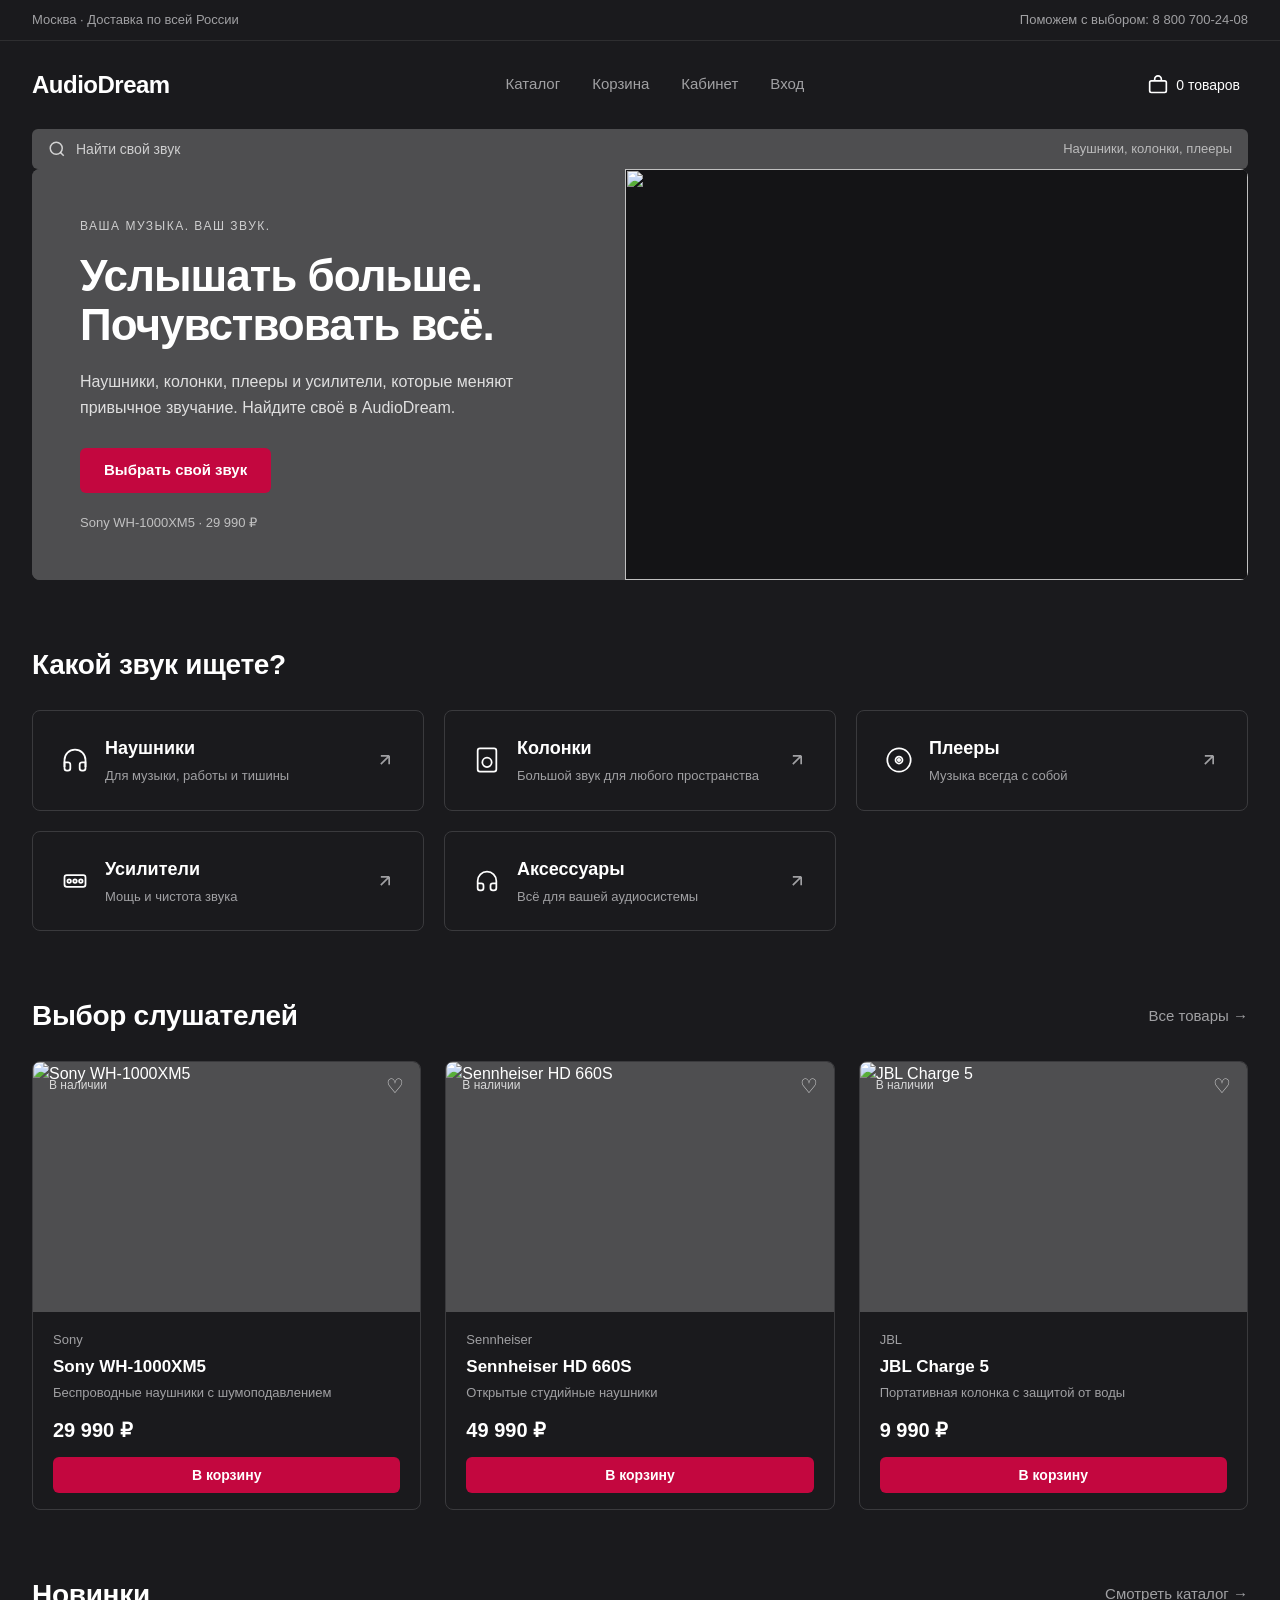
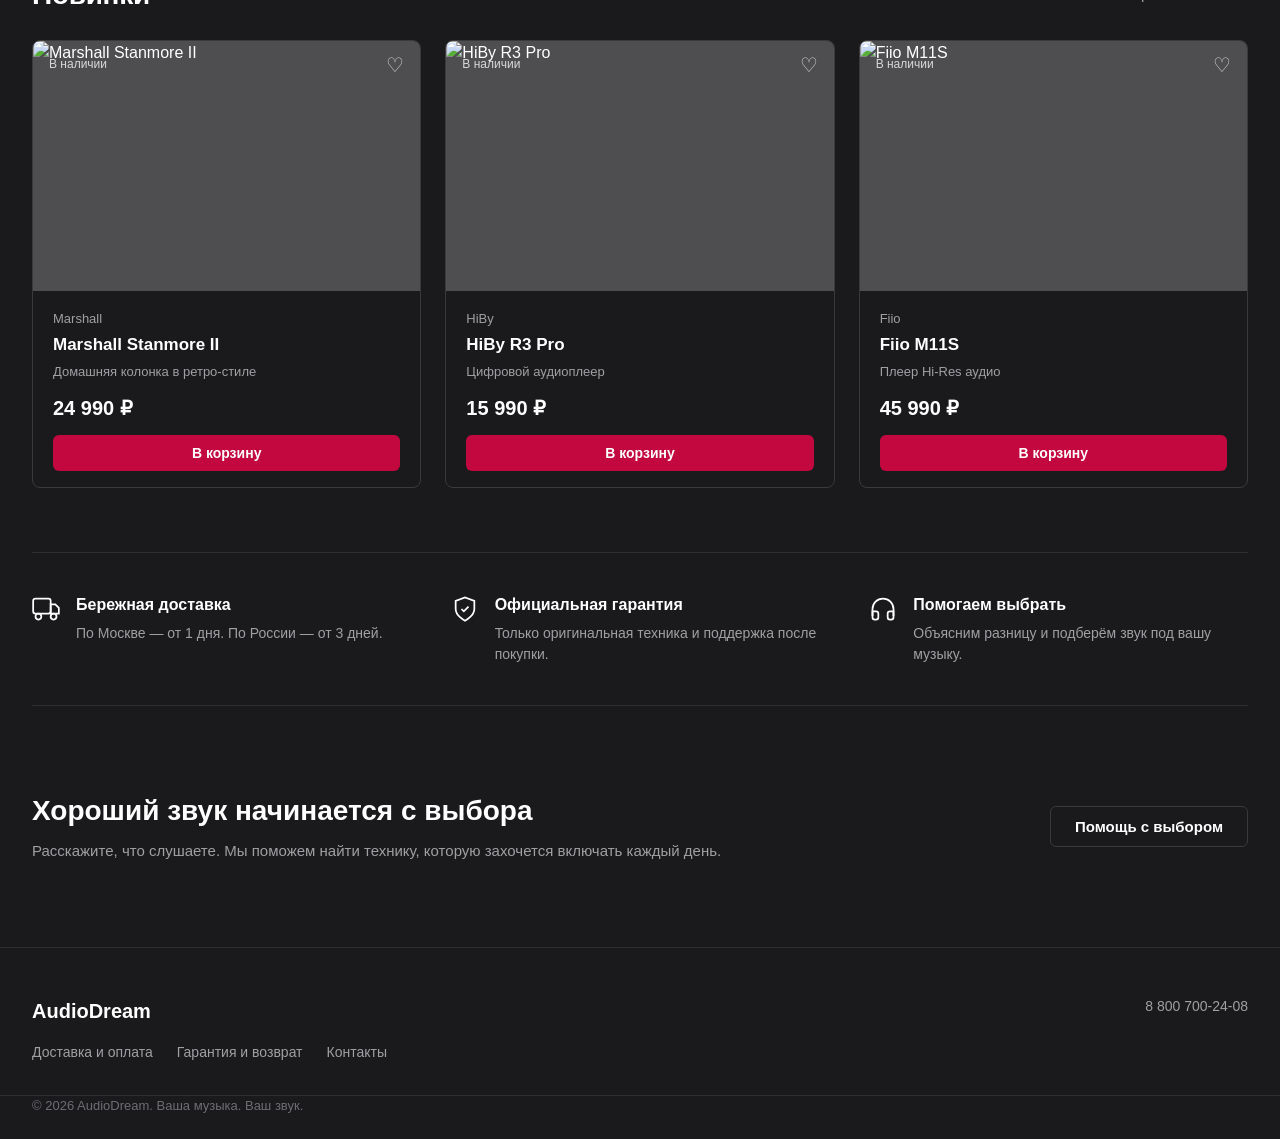
==== index.html @ 817a43de "first commit" ====
﻿<!DOCTYPE html>
<html lang="ru">
<head>
  <meta charset="UTF-8">
  <meta name="viewport" content="width=device-width, initial-scale=1.0">
  <title>AudioDream</title>
  <link rel="stylesheet" href="css/style.css">
</head>
<body>

  <div class="topbar">
    <div class="container topbar__inner">
      <span>Москва · Доставка по всей России</span>
      <span>Поможем с выбором: 8 800 700-24-08</span>
    </div>
  </div>

  <header class="header">
    <div class="container header__inner">
      <a href="index.html" class="logo">AudioDream</a>
      <nav class="nav">
        <a href="catalog.html">Каталог</a>
        <a href="cart.html">Корзина</a>
        <a href="profile.html">Кабинет</a>
        <a href="auth.html">Вход</a>
      </nav>
      <div class="header__right">
        <button class="header__cart">
          <svg width="20" height="20" viewBox="0 0 24 24" fill="none" stroke="currentColor" stroke-width="2"><rect x="2" y="7" width="20" height="14" rx="2"/><path d="M16 7V5a4 4 0 0 0-8 0v2"/></svg>
          <span class="header__cart-count">0 товаров</span>
        </button>
      </div>
      <button class="header__burger" type="button" aria-label="Открыть меню" aria-expanded="false">
        <span></span><span></span><span></span>
      </button>
    </div>
  </header>
  <nav class="mobile-nav">
    <div class="mobile-nav__inner">
      <a href="catalog.html">Каталог</a>
      <a href="cart.html">Корзина</a>
      <a href="profile.html">Кабинет</a>
      <a href="auth.html">Вход</a>
    </div>
  </nav>

  <div class="searchbar">
    <div class="container">
      <div class="search">
        <svg class="search__icon" width="18" height="18" viewBox="0 0 24 24" fill="none" stroke="currentColor" stroke-width="2"><circle cx="11" cy="11" r="8"/><path d="m21 21-4.35-4.35"/></svg>
        <input type="text" class="search__input" placeholder="Найти свой звук">
        <span class="search__hint">Наушники, колонки, плееры</span>
      </div>
    </div>
  </div>

  <main class="container main">

    <section class="hero">
      <div class="hero__content">
        <div class="hero__subtitle">ВАША МУЗЫКА. ВАШ ЗВУК.</div>
        <h1 class="hero__title">Услышать больше.<br>Почувствовать всё.</h1>
        <p class="hero__desc">Наушники, колонки, плееры и усилители, которые меняют привычное звучание. Найдите своё в AudioDream.</p>
        <a href="catalog.html" class="btn btn--primary">Выбрать свой звук</a>
        <p class="hero__note">Sony WH-1000XM5 · 29 990 ₽</p>
      </div>
      <div class="hero__image">
        <img src="assets/img/hero.png" alt="">
      </div>
    </section>

    <section class="section">
      <h2 class="section__title">Какой звук ищете?</h2>
      <div class="categories">
        <a href="catalog.html?category=1" class="category-card">
          <div class="category-card__left">
            <svg class="category-card__icon" width="28" height="28" viewBox="0 0 24 24" fill="none" stroke="currentColor" stroke-width="1.5"><path d="M3 18v-6a9 9 0 0 1 18 0v6"/><path d="M21 19a2 2 0 0 1-2 2h-1a2 2 0 0 1-2-2v-3a2 2 0 0 1 2-2h3zM3 19a2 2 0 0 0 2 2h1a2 2 0 0 0 2-2v-3a2 2 0 0 0-2-2H3z"/></svg>
            <div>
              <h3>Наушники</h3>
              <p>Для музыки, работы и тишины</p>
            </div>
          </div>
          <svg class="category-card__arrow" width="20" height="20" viewBox="0 0 24 24" fill="none" stroke="currentColor" stroke-width="2"><path d="M7 17L17 7M17 7H7M17 7v10"/></svg>
        </a>
        <a href="catalog.html?category=2" class="category-card">
          <div class="category-card__left">
            <svg class="category-card__icon" width="28" height="28" viewBox="0 0 24 24" fill="none" stroke="currentColor" stroke-width="1.5"><rect x="4" y="2" width="16" height="20" rx="2"/><circle cx="12" cy="14" r="4"/><line x1="12" y1="6" x2="12" y2="6.01"/></svg>
            <div>
              <h3>Колонки</h3>
              <p>Большой звук для любого пространства</p>
            </div>
          </div>
          <svg class="category-card__arrow" width="20" height="20" viewBox="0 0 24 24" fill="none" stroke="currentColor" stroke-width="2"><path d="M7 17L17 7M17 7H7M17 7v10"/></svg>
        </a>
        <a href="catalog.html?category=3" class="category-card">
          <div class="category-card__left">
            <svg class="category-card__icon" width="28" height="28" viewBox="0 0 24 24" fill="none" stroke="currentColor" stroke-width="1.5"><circle cx="12" cy="12" r="10"/><circle cx="12" cy="12" r="3"/><circle cx="12" cy="12" r="1"/></svg>
            <div>
              <h3>Плееры</h3>
              <p>Музыка всегда с собой</p>
            </div>
          </div>
          <svg class="category-card__arrow" width="20" height="20" viewBox="0 0 24 24" fill="none" stroke="currentColor" stroke-width="2"><path d="M7 17L17 7M17 7H7M17 7v10"/></svg>
        </a>
        <a href="catalog.html?category=4" class="category-card">
          <div class="category-card__left">
            <svg class="category-card__icon" width="28" height="28" viewBox="0 0 24 24" fill="none" stroke="currentColor" stroke-width="1.5"><rect x="3" y="7" width="18" height="10" rx="2"/><circle cx="7" cy="12" r="1.5"/><circle cx="12" cy="12" r="1.5"/><circle cx="17" cy="12" r="1.5"/></svg>
            <div>
              <h3>Усилители</h3>
              <p>Мощь и чистота звука</p>
            </div>
          </div>
          <svg class="category-card__arrow" width="20" height="20" viewBox="0 0 24 24" fill="none" stroke="currentColor" stroke-width="2"><path d="M7 17L17 7M17 7H7M17 7v10"/></svg>
        </a>
        <a href="catalog.html?category=5" class="category-card">
          <div class="category-card__left">
            <svg class="category-card__icon" width="28" height="28" viewBox="0 0 24 24" fill="none" stroke="currentColor" stroke-width="1.5"><path d="M4 12a8 8 0 0 1 16 0"/><path d="M4 12v6a2 2 0 0 0 2 2h1a2 2 0 0 0 2-2v-2a2 2 0 0 0-2-2H4z"/><path d="M20 12v6a2 2 0 0 1-2 2h-1a2 2 0 0 1-2-2v-2a2 2 0 0 1 2-2h3z"/></svg>
            <div>
              <h3>Аксессуары</h3>
              <p>Всё для вашей аудиосистемы</p>
            </div>
          </div>
          <svg class="category-card__arrow" width="20" height="20" viewBox="0 0 24 24" fill="none" stroke="currentColor" stroke-width="2"><path d="M7 17L17 7M17 7H7M17 7v10"/></svg>
        </a>
      </div>
    </section>

    <section class="section">
      <div class="section__header">
        <h2 class="section__title">Выбор слушателей</h2>
        <a href="catalog.html" class="section__link">Все товары →</a>
      </div>
      <div class="products" id="featuredProducts"></div>
    </section>

    <section class="section">
      <div class="section__header">
        <h2 class="section__title">Новинки</h2>
        <a href="catalog.html?sort=name" class="section__link">Смотреть каталог →</a>
      </div>
      <div class="products" id="newProducts"></div>
    </section>

    <section class="features">
      <div class="feature">
        <svg class="feature__icon" width="28" height="28" viewBox="0 0 24 24" fill="none" stroke="currentColor" stroke-width="1.5"><rect x="1" y="3" width="15" height="13" rx="2"/><path d="M16 8h4l3 3v5h-7V8z"/><circle cx="5.5" cy="18.5" r="2.5"/><circle cx="18.5" cy="18.5" r="2.5"/></svg>
        <div>
          <h3>Бережная доставка</h3>
          <p>По Москве — от 1 дня. По России — от 3 дней.</p>
        </div>
      </div>
      <div class="feature">
        <svg class="feature__icon" width="28" height="28" viewBox="0 0 24 24" fill="none" stroke="currentColor" stroke-width="1.5"><path d="M12 22s8-4 8-10V5l-8-3-8 3v7c0 6 8 10 8 10z"/><path d="m9 12 2 2 4-4"/></svg>
        <div>
          <h3>Официальная гарантия</h3>
          <p>Только оригинальная техника и поддержка после покупки.</p>
        </div>
      </div>
      <div class="feature">
        <svg class="feature__icon" width="28" height="28" viewBox="0 0 24 24" fill="none" stroke="currentColor" stroke-width="1.5"><path d="M3 18v-6a9 9 0 0 1 18 0v6"/><path d="M21 19a2 2 0 0 1-2 2h-1a2 2 0 0 1-2-2v-3a2 2 0 0 1 2-2h3zM3 19a2 2 0 0 0 2 2h1a2 2 0 0 0 2-2v-3a2 2 0 0 0-2-2H3z"/></svg>
        <div>
          <h3>Помогаем выбрать</h3>
          <p>Объясним разницу и подберём звук под вашу музыку.</p>
        </div>
      </div>
    </section>

    <section class="section cta">
      <div class="cta__content">
        <h2 class="cta__title">Хороший звук начинается с выбора</h2>
        <p class="cta__desc">Расскажите, что слушаете. Мы поможем найти технику, которую захочется включать каждый день.</p>
      </div>
      <button class="btn btn--outline">Помощь с выбором</button>
    </section>

  </main>

  <footer class="footer">
    <div class="container footer__inner">
      <div class="footer__left">
        <div class="footer__logo">AudioDream</div>
        <div class="footer__links">
          <a href="#">Доставка и оплата</a>
          <a href="#">Гарантия и возврат</a>
          <a href="#">Контакты</a>
        </div>
      </div>
      <div class="footer__right">
        <div class="footer__phone">8 800 700-24-08</div>
      </div>
    </div>
    <div class="container footer__bottom">
      <span>© 2026 AudioDream. Ваша музыка. Ваш звук.</span>
    </div>
  </footer>

  <div id="toastContainer" class="toast-container"></div>
  <script src="js/store.js"></script>
  <script src="js/auth.js"></script>
  <script src="js/app.js"></script>
  <script src="js/shop.js"></script>
</body>
</html>
---- css/style.css ----
:root {
  --bg: #1A1A1D;
  --bg-2: #1E1E20;
  --bg-3: #2A2A2D;
  --bg-4: #4E4E50;
  --accent: #C3073F;
  --accent-hover: #950740;
  --accent-dark: #6F2232;
  --text: #FFFFFF;
  --text-2: #A0A0A3;
  --text-3: #6E6E72;
  --border: #2E2E30;
  --border-2: #3A3A3D;
  --radius-card: 8px;
  --radius-btn: 6px;
  --radius-pill: 20px;
}

* { margin: 0; padding: 0; box-sizing: border-box; }

body {
  font-family: 'Inter', -apple-system, BlinkMacSystemFont, 'Segoe UI', sans-serif;
  background: var(--bg);
  color: var(--text);
  line-height: 1.5;
  min-height: 100vh;
  -webkit-font-smoothing: antialiased;
}

a { color: var(--text); text-decoration: none; transition: color .2s; }
a:hover { color: var(--accent); }
img { max-width: 100%; display: block; }
button { font-family: inherit; }

.container { max-width: 1440px; margin: 0 auto; padding: 0 64px; }

/* ===== TOPBAR ===== */
.topbar { background: var(--bg); padding: 10px 0; font-size: 13px; color: var(--text-2); border-bottom: 1px solid var(--border); }
.topbar__inner { display: flex; justify-content: space-between; }

/* ===== HEADER ===== */
.header { background: var(--bg); padding: 26px 0; position: sticky; top: 0; z-index: 100; }
.header__inner { display: flex; justify-content: space-between; align-items: center; gap: 24px; }

.logo { font-size: 24px; font-weight: 700; letter-spacing: -0.5px; }

.nav { display: flex; gap: 32px; }
.nav a { font-size: 15px; font-weight: 400; color: var(--text-2); transition: color .2s; }
.nav a:hover, .nav__active { color: var(--text); }

.header__right { display: flex; align-items: center; gap: 20px; }
.header__cart { background: none; border: none; color: var(--text); cursor: pointer; display: flex; align-items: center; gap: 8px; font-size: 14px; padding: 8px; }
.header__cart:hover { color: var(--accent); }
.header__profile { display: none; }

.header__burger { display: none; flex-direction: column; justify-content: center; gap: 5px; width: 40px; height: 40px; padding: 8px; background: none; border: none; color: var(--text); cursor: pointer; }
.header__burger span { display: block; width: 100%; height: 2px; background: currentColor; border-radius: 2px; transition: transform .2s, opacity .2s; }
body.menu-open .header__burger span:nth-child(1) { transform: translateY(7px) rotate(45deg); }
body.menu-open .header__burger span:nth-child(2) { opacity: 0; }
body.menu-open .header__burger span:nth-child(3) { transform: translateY(-7px) rotate(-45deg); }

.mobile-nav { display: none; background: var(--bg); border-bottom: 1px solid var(--border); }
.mobile-nav__inner { display: flex; flex-direction: column; padding: 0 16px 12px; }
.mobile-nav a { padding: 14px 0; font-size: 16px; color: var(--text-2); border-bottom: 1px solid var(--border); }
.mobile-nav a:last-child { border-bottom: none; }
.mobile-nav a:hover, .mobile-nav a.nav__active { color: var(--text); }
body.menu-open .mobile-nav { display: block; }

/* ===== SEARCH ===== */
.searchbar { background: var(--bg); }
.search { display: flex; align-items: center; background: var(--bg-4); border-radius: var(--radius-btn); height: 40px; padding: 0 16px; gap: 10px; }
.search__icon { color: rgba(255, 255, 255, .75); flex-shrink: 0; }
.search__input { flex: 1; min-width: 0; background: none; border: none; color: var(--text); font-size: 14px; outline: none; font-family: inherit; }
.search__input::placeholder { color: rgba(255, 255, 255, .72); }
.search__hint { color: rgba(255, 255, 255, .62); font-size: 13px; white-space: nowrap; }

/* ===== BREADCRUMBS ===== */
.breadcrumbs { padding: 20px 0 0; font-size: 14px; color: var(--text-2); }
.breadcrumbs a { color: var(--text-2); }
.breadcrumbs a:hover { color: var(--text); }

/* ===== MAIN ===== */
.main { padding: 32px 0 60px; }
.page-title { font-size: 40px; font-weight: 700; margin-bottom: 8px; letter-spacing: -0.5px; }
.page-subtitle { color: var(--text-2); font-size: 15px; margin-bottom: 32px; }

/* ===== BUTTONS ===== */
.btn { display: inline-flex; align-items: center; justify-content: center; padding: 11px 24px; border-radius: var(--radius-btn); font-size: 15px; font-weight: 600; cursor: pointer; border: none; transition: all .2s; text-align: center; font-family: inherit; }
.btn--primary { background: var(--accent); color: #fff; }
.btn--primary:hover { background: var(--accent-hover); color: #fff; }
.btn--outline { background: transparent; color: var(--text); border: 1px solid var(--border-2); }
.btn--outline:hover { border-color: var(--text); }
.btn--full { width: 100%; }
.btn--lg { padding: 14px 24px; font-size: 16px; }
.mt-20 { margin-top: 20px; }

/* ===== HERO ===== */
.hero { background: var(--bg-4); border-radius: var(--radius-card); display: grid; grid-template-columns: 1fr 1.05fr; overflow: hidden; margin-bottom: 64px; }
.hero__content { background: var(--bg-4); padding: 48px; display: flex; flex-direction: column; align-items: flex-start; justify-content: center; }
.hero__subtitle { font-size: 12px; color: rgba(255, 255, 255, .72); text-transform: uppercase; letter-spacing: 1.5px; margin-bottom: 16px; font-weight: 500; }
.hero__title { font-size: 44px; font-weight: 700; line-height: 1.12; margin-bottom: 20px; letter-spacing: -1px; }
.hero__desc { font-size: 16px; color: rgba(255, 255, 255, .82); margin-bottom: 28px; line-height: 1.6; max-width: 440px; }
.hero__note { margin-top: 20px; font-size: 13px; color: rgba(255, 255, 255, .65); }
.hero__image { background: #141416; overflow: hidden; }
.hero__image img { width: 100%; height: 100%; object-fit: cover; }

/* ===== SECTIONS ===== */
.section { margin-bottom: 64px; }
.section__header { display: flex; justify-content: space-between; align-items: center; margin-bottom: 24px; }
.section__title { font-size: 28px; font-weight: 700; margin-bottom: 24px; letter-spacing: -0.3px; }
.section__header .section__title { margin-bottom: 0; }
.section__link { color: var(--text-2); font-size: 15px; }

/* ===== CATEGORIES ===== */
.categories { display: grid; grid-template-columns: repeat(3, 1fr); gap: 20px; margin-bottom: 64px; }
.category-card { background: transparent; border: 1px solid var(--border-2); border-radius: var(--radius-card); padding: 24px 28px; display: flex; justify-content: space-between; align-items: center; gap: 16px; transition: all .2s; }
.category-card:hover { border-color: var(--text-2); }
.category-card__left { display: flex; align-items: center; gap: 16px; }
.category-card__icon { color: var(--text); flex-shrink: 0; }
.category-card__left h3 { font-size: 18px; font-weight: 600; margin-bottom: 4px; }
.category-card__left p { font-size: 13px; color: var(--text-2); }
.category-card__arrow { color: var(--text-2); flex-shrink: 0; }

/* ===== PRODUCTS ===== */
.products { display: grid; grid-template-columns: repeat(3, 1fr); gap: 24px; }
.products--2col { grid-template-columns: repeat(2, 1fr); }

.product-card { background: transparent; border: 1px solid var(--border-2); border-radius: var(--radius-card); overflow: hidden; transition: border-color .2s; display: flex; flex-direction: column; }
.product-card:hover { border-color: var(--text-2); }
.product-card__image { background: var(--bg-4); height: 250px; position: relative; padding: 0; overflow: hidden; }
.product-card__image img { width: 100%; height: 100%; object-fit: cover; }
.product-card__badge { position: absolute; top: 14px; left: 16px; font-size: 12px; color: rgba(255, 255, 255, .78); z-index: 1; }
.product-card__fav { position: absolute; top: 10px; right: 12px; background: none; border: none; color: rgba(255, 255, 255, .78); cursor: pointer; font-size: 20px; line-height: 1; padding: 4px; z-index: 1; }
.product-card__fav:hover { color: #fff; }
.product-card__fav--active { color: var(--accent); }
.product-card__info { padding: 18px 20px 16px; flex: 1; display: flex; flex-direction: column; }
.product-card__brand { font-size: 13px; color: var(--text-2); margin-bottom: 4px; }
.product-card__name { font-size: 17px; font-weight: 600; margin-bottom: 4px; }
.product-card__desc { font-size: 13px; color: var(--text-2); margin-bottom: 12px; flex: 1; }
.product-card__price { font-size: 20px; font-weight: 700; margin-bottom: 12px; }
.product-card .btn { padding: 10px 16px; font-size: 14px; }

/* ===== FEATURES ===== */
.features { display: grid; grid-template-columns: repeat(3, 1fr); gap: 40px; padding: 40px 0; border-top: 1px solid var(--border); border-bottom: 1px solid var(--border); margin: 64px 0; }
.feature { display: flex; gap: 16px; align-items: flex-start; }
.feature__icon { color: var(--text); flex-shrink: 0; margin-top: 2px; }
.feature h3 { font-size: 16px; font-weight: 600; margin-bottom: 6px; }
.feature p { font-size: 14px; color: var(--text-2); line-height: 1.5; }

/* ===== CTA ===== */
.cta { display: flex; justify-content: space-between; align-items: center; gap: 32px; padding: 20px 0; }
.cta__title { font-size: 28px; font-weight: 700; margin-bottom: 8px; }
.cta__desc { font-size: 15px; color: var(--text-2); }

/* ===== FOOTER ===== */
.footer { background: var(--bg); padding: 48px 0 24px; border-top: 1px solid var(--border); margin-top: 40px; }
.footer__inner { display: flex; justify-content: space-between; align-items: flex-start; margin-bottom: 32px; }
.footer__logo { font-size: 20px; font-weight: 700; margin-bottom: 16px; }
.footer__links { display: flex; gap: 24px; }
.footer__links a { color: var(--text-2); font-size: 14px; }
.footer__links a:hover { color: var(--text); }
.footer__phone { color: var(--text-2); font-size: 14px; }
.footer__bottom { padding-top: 24px; border-top: 1px solid var(--border); font-size: 13px; color: var(--text-3); }

/* ===== AUTH ===== */
.auth-page { display: flex; flex-direction: column; align-items: center; padding: 60px 0; }
.auth-card { background: transparent; border: 1px solid var(--border-2); border-radius: var(--radius-card); padding: 40px; max-width: 480px; width: 100%; }
.auth-card__title { font-size: 28px; font-weight: 700; margin-bottom: 12px; }
.auth-card__desc { color: var(--text-2); font-size: 15px; margin-bottom: 32px; line-height: 1.5; }

.auth-tabs { display: flex; gap: 24px; margin-bottom: 28px; border-bottom: 1px solid var(--border); }
.auth-tabs__btn { background: none; border: none; color: var(--text-2); font-size: 16px; font-weight: 500; cursor: pointer; padding: 12px 0; position: relative; font-family: inherit; }
.auth-tabs__btn--active { color: var(--text); }
.auth-tabs__btn--active::after { content: ''; position: absolute; bottom: -1px; left: 0; width: 100%; height: 2px; background: var(--accent); }

.form-group { margin-bottom: 20px; }
.form-label { display: block; font-size: 14px; color: var(--text-2); margin-bottom: 8px; }
.form-input { width: 100%; background: var(--bg); border: 1px solid var(--border-2); color: var(--text); padding: 13px 16px; border-radius: var(--radius-btn); font-size: 15px; outline: none; font-family: inherit; transition: border-color .2s; }
.form-input::placeholder { color: var(--text-3); }
.form-input:focus { border-color: var(--accent); }

.form-row { display: flex; justify-content: space-between; align-items: center; margin-bottom: 24px; }
.checkbox { display: flex; align-items: center; gap: 8px; font-size: 14px; color: var(--text-2); cursor: pointer; }
.checkbox input { accent-color: var(--accent); width: 16px; height: 16px; }
.form-link { color: var(--text-2); font-size: 14px; text-decoration: underline; }
.form-link:hover { color: var(--text); }

.auth-card__policy { font-size: 13px; color: var(--text-2); margin-top: 20px; line-height: 1.5; }
.auth-security { display: flex; align-items: center; gap: 8px; color: var(--text-2); font-size: 14px; margin-top: 20px; }

/* ===== CART ===== */
.cart-layout { display: grid; grid-template-columns: 1fr 360px; gap: 40px; margin-bottom: 40px; }

.cart-item { background: transparent; border: 1px solid var(--border-2); border-radius: var(--radius-card); padding: 24px; display: grid; grid-template-columns: 144px 1fr auto; gap: 24px; align-items: center; margin-bottom: 16px; }
.cart-item__image { background: var(--bg-4); border-radius: var(--radius-btn); width: 144px; height: 144px; overflow: hidden; }
.cart-item__image img { width: 100%; height: 100%; object-fit: cover; }
.cart-item__brand { font-size: 13px; color: var(--text-2); margin-bottom: 4px; }
.cart-item__name { font-size: 20px; font-weight: 600; margin-bottom: 4px; }
.cart-item__desc { font-size: 14px; color: var(--text-2); margin-bottom: 4px; }
.cart-item__price-unit { font-size: 13px; color: var(--text-2); }
.cart-item__right { display: flex; flex-direction: column; align-items: flex-end; gap: 16px; }
.cart-item__total { font-size: 22px; font-weight: 700; }
.cart-item__bottom { display: flex; align-items: center; gap: 16px; }

.qty { display: flex; align-items: center; border: 1px solid var(--border-2); border-radius: var(--radius-btn); overflow: hidden; }
.qty__btn { background: none; border: none; color: var(--text); cursor: pointer; width: 36px; height: 36px; font-size: 18px; display: flex; align-items: center; justify-content: center; }
.qty__btn:hover { color: var(--accent); }
.qty__value { font-size: 15px; font-weight: 500; min-width: 32px; text-align: center; }

.cart-item__delete { background: none; border: none; color: var(--text-2); cursor: pointer; padding: 8px; }
.cart-item__delete:hover { color: var(--accent); }

.cart-summary { background: transparent; border: 1px solid var(--border-2); border-radius: var(--radius-card); padding: 28px; height: fit-content; position: sticky; top: 120px; }
.cart-summary__title { font-size: 24px; font-weight: 700; margin-bottom: 20px; }
.cart-summary__row { display: flex; justify-content: space-between; margin-bottom: 12px; font-size: 15px; }
.cart-summary__row span:last-child { color: var(--text-2); }
.cart-summary__divider { height: 1px; background: var(--border); margin: 16px 0; }
.cart-summary__total { font-size: 16px; font-weight: 600; }
.cart-summary__total span:last-child { font-size: 26px; font-weight: 700; color: var(--text); }
.cart-summary__note { font-size: 13px; color: var(--text-2); margin: 16px 0; line-height: 1.5; }
.cart-summary__secure { display: flex; align-items: center; gap: 8px; font-size: 14px; color: var(--text-2); }

.cart-back { display: inline-flex; align-items: center; gap: 8px; color: var(--text-2); font-size: 15px; margin-bottom: 32px; }
.cart-back:hover { color: var(--text); }

.delivery-banner { background: var(--bg-4); border-radius: var(--radius-card); padding: 24px 28px; display: flex; gap: 20px; align-items: flex-start; }
.delivery-banner__icon { color: var(--text); flex-shrink: 0; margin-top: 2px; }
.delivery-banner h3 { font-size: 17px; font-weight: 600; margin-bottom: 4px; }
.delivery-banner p { font-size: 14px; color: rgba(255, 255, 255, .78); }

/* ===== CATALOG ===== */
.catalog-tabs { display: flex; gap: 8px; margin-bottom: 32px; flex-wrap: wrap; }
.catalog-tab { padding: 10px 20px; background: transparent; border: 1px solid var(--border-2); border-radius: var(--radius-btn); color: var(--text); font-size: 14px; cursor: pointer; font-family: inherit; transition: all .2s; }
.catalog-tab:hover { border-color: var(--text-2); }
.catalog-tab--active { background: var(--accent-hover); border-color: var(--accent-hover); }

.catalog-layout { display: grid; grid-template-columns: 240px 1fr; gap: 40px; }

.filters { background: transparent; border: 1px solid var(--border-2); border-radius: var(--radius-card); padding: 24px; height: fit-content; position: sticky; top: 120px; }
.filters__header { display: flex; justify-content: space-between; align-items: center; margin-bottom: 24px; }
.filters__title { display: flex; align-items: center; gap: 8px; }
.filters__icon-left, .filters__chevron, .filters__panel-header { display: none; }
.filters__header h3 { font-size: 18px; font-weight: 600; }

.filter-group { margin-bottom: 24px; padding-bottom: 24px; border-bottom: 1px solid var(--border); }
.filter-group:last-of-type { border-bottom: none; margin-bottom: 8px; padding-bottom: 0; }
.filter-group__title { font-size: 15px; font-weight: 600; margin-bottom: 12px; }

.filter-price { display: flex; gap: 8px; margin-bottom: 14px; }
.filter-price__input { flex: 1; min-width: 0; background: var(--bg); border: 1px solid var(--border-2); color: var(--text); padding: 9px 10px; border-radius: var(--radius-btn); font-size: 12px; outline: none; font-family: inherit; }
.filter-price__input::placeholder { color: var(--text-3); }

.filter-slider { padding: 8px 0 4px; }
.filter-slider__track { height: 4px; background: var(--border-2); border-radius: 2px; position: relative; }
.filter-slider__fill { position: absolute; left: 0; right: 0; height: 100%; background: var(--accent); border-radius: 2px; }
.filter-slider__handle { position: absolute; width: 14px; height: 14px; background: var(--accent); border: 2px solid #fff; border-radius: 50%; top: 50%; transform: translateY(-50%); cursor: pointer; }
.filter-slider__handle--left { left: 0; }
.filter-slider__handle--right { right: 0; }

.filter-check { display: flex; align-items: center; gap: 10px; margin-bottom: 10px; font-size: 14px; color: var(--text-2); cursor: pointer; }
.filter-check input { accent-color: var(--accent); width: 16px; height: 16px; }

.filters__apply { display: none; }
.filter-reset { background: none; border: none; color: var(--text-2); font-size: 13px; cursor: pointer; text-decoration: underline; margin-top: 4px; font-family: inherit; }
.filter-reset:hover { color: var(--text); }

.catalog-header { display: flex; justify-content: space-between; align-items: center; margin-bottom: 24px; }
.catalog-header__count { font-size: 14px; color: var(--text-2); }
.catalog-header__sort { display: flex; align-items: center; gap: 6px; font-size: 14px; color: var(--text); cursor: pointer; }

.catalog-footer { display: flex; justify-content: space-between; align-items: center; margin-top: 40px; padding-top: 20px; }
.catalog-footer span { font-size: 14px; color: var(--text-2); }

.pagination { display: flex; gap: 8px; }
.pagination__btn { width: 36px; height: 36px; background: transparent; border: 1px solid var(--border-2); border-radius: var(--radius-btn); color: var(--text); cursor: pointer; font-size: 14px; font-family: inherit; }
.pagination__btn--active { background: var(--accent); border-color: var(--accent); }

/* ===== ADMIN ===== */
.admin-layout { display: grid; grid-template-columns: 240px 1fr; gap: 40px; margin: 0 0 40px; }

.admin-sidebar { background: transparent; border: 1px solid var(--border-2); border-radius: var(--radius-card); padding: 24px; height: fit-content; position: sticky; top: 120px; }
.admin-sidebar__title { font-size: 11px; font-weight: 600; color: var(--text-2); text-transform: uppercase; letter-spacing: 1px; margin-bottom: 16px; }

.admin-menu { display: flex; flex-direction: column; gap: 4px; }
.admin-menu__item { padding: 10px 16px; border-radius: var(--radius-btn); font-size: 14px; display: block; transition: all .2s; color: var(--text-2); }
.admin-menu__item:hover { background: var(--bg-3); color: var(--text); }
.admin-menu__item--active { background: var(--accent-hover); color: #fff; }
.admin-back { display: block; margin-top: 24px; padding-top: 20px; border-top: 1px solid var(--border); color: var(--text-2); font-size: 14px; }

.admin-content { flex: 1; min-width: 0; }
.admin-breadcrumb { font-size: 13px; color: var(--text-2); margin-bottom: 8px; }
.admin-title { font-size: 36px; font-weight: 700; margin-bottom: 8px; letter-spacing: -0.5px; }
.admin-subtitle { color: var(--text-2); font-size: 14px; margin-bottom: 32px; }

.admin-stats { display: grid; grid-template-columns: repeat(3, 1fr); gap: 16px; margin-bottom: 32px; }
.stat-card { background: transparent; border: 1px solid var(--border-2); border-radius: var(--radius-card); padding: 24px; }
.stat-card__value { font-size: 32px; font-weight: 700; margin-bottom: 4px; }
.stat-card__label { font-size: 13px; color: var(--text-2); }

.admin-tabs-row { margin-bottom: 32px; }
.admin-tabs-row__label { display: block; color: var(--text-2); font-size: 13px; margin-bottom: 12px; }
.admin-tabs-row__links { display: flex; gap: 20px; }
.admin-tabs-row__links a { color: var(--text); font-size: 14px; }

.admin-section { margin-bottom: 48px; }
.admin-section__header { display: flex; justify-content: space-between; align-items: center; margin-bottom: 20px; }
.admin-section__header h2 { font-size: 22px; font-weight: 700; }

.admin-search { background: transparent; border: 1px solid var(--border-2); border-radius: var(--radius-btn); padding: 12px 16px; display: flex; align-items: center; gap: 10px; margin-bottom: 20px; }
.admin-search svg { color: var(--text-2); flex-shrink: 0; }
.admin-search input { flex: 1; min-width: 0; background: none; border: none; color: var(--text); font-size: 14px; outline: none; font-family: inherit; }
.admin-search input::placeholder { color: var(--text-3); }

.admin-status-filter { display: flex; align-items: center; gap: 6px; font-size: 14px; color: var(--text-2); cursor: pointer; }

.admin-table { width: 100%; border-collapse: collapse; }
.admin-table thead { background: var(--bg-4); }
.admin-table th { padding: 14px 16px; text-align: left; font-size: 13px; font-weight: 500; color: #D2D2D4; }
.admin-table th:first-child { border-radius: 6px 0 0 6px; }
.admin-table th:last-child { border-radius: 0 6px 6px 0; }
.admin-table td { padding: 16px; border-top: 1px solid var(--border); font-size: 14px; }

.admin-product { display: flex; align-items: center; gap: 14px; }
.admin-product__img { width: 44px; height: 44px; background: var(--bg-4); border-radius: var(--radius-btn); overflow: hidden; flex-shrink: 0; }
.admin-product__img img { width: 100%; height: 100%; object-fit: cover; }
.admin-product__brand { font-size: 12px; color: var(--text-2); margin-bottom: 2px; }
.admin-product__name { font-size: 14px; font-weight: 500; }

.admin-action { background: none; border: none; color: var(--text-2); cursor: pointer; padding: 6px; display: inline-flex; }
.admin-action:hover { color: var(--text); }
.admin-action--delete:hover { color: #ff4444; }

.order-num { font-weight: 600; }
.link { color: var(--text-2); font-size: 14px; }
.link:hover { color: var(--text); }

.status { display: inline-block; padding: 5px 12px; border-radius: var(--radius-btn); font-size: 12px; font-weight: 600; }
.status--pending { background: var(--accent-dark); color: #fff; }
.status--delivered { background: var(--accent-dark); color: #fff; }

.admin-note { color: var(--text-3); font-size: 12px; margin-top: 16px; }

/* ===== PROFILE ===== */
.profile-top { display: flex; justify-content: space-between; align-items: center; gap: 24px; padding-bottom: 24px; }
.profile-user { display: flex; align-items: center; gap: 14px; }
.profile-avatar { width: 48px; height: 48px; background: var(--bg-4); border-radius: 50%; display: flex; align-items: center; justify-content: center; font-weight: 600; font-size: 16px; flex-shrink: 0; }
.profile-user__name { font-size: 16px; font-weight: 600; }
.profile-user__phone { font-size: 13px; color: var(--text-2); }
.profile-logout { color: var(--text-2); font-size: 14px; }
.profile-logout:hover { color: var(--text); }

.profile-tabs { display: flex; gap: 32px; border-bottom: 1px solid var(--border); margin-bottom: 32px; }
.profile-tab { padding: 10px 0 14px; font-size: 15px; color: var(--text-2); position: relative; }
.profile-tab:hover { color: var(--text); }
.profile-tab--active { color: var(--text); font-weight: 600; }
.profile-tab--active::after { content: ''; position: absolute; left: 0; right: 0; bottom: -1px; height: 2px; background: var(--accent); }

.profile-section { margin-bottom: 40px; }
.profile-section__header { display: flex; justify-content: space-between; align-items: center; margin-bottom: 20px; }
.profile-section__title { font-size: 22px; font-weight: 700; margin-bottom: 20px; }
.profile-section__header .profile-section__title { margin-bottom: 0; }
.profile-section__note { color: var(--text-2); font-size: 13px; }

.orders-table { width: 100%; border-collapse: collapse; }
.orders-table thead { background: var(--bg-4); }
.orders-table th { padding: 14px 16px; text-align: left; font-size: 13px; font-weight: 500; color: #D2D2D4; }
.orders-table th:first-child { border-radius: 6px 0 0 6px; }
.orders-table th:last-child { border-radius: 0 6px 6px 0; }
.orders-table td { padding: 18px 16px; border-top: 1px solid var(--border); font-size: 14px; }

.favorite-card { display: flex; align-items: center; gap: 24px; border: 1px solid var(--border-2); border-radius: var(--radius-card); padding: 24px; }
.favorite-card__image { width: 160px; height: 144px; flex-shrink: 0; background: var(--bg-4); border-radius: var(--radius-btn); overflow: hidden; }
.favorite-card__image img { width: 100%; height: 100%; object-fit: cover; }
.favorite-card__info { flex: 1; text-align: center; }
.favorite-card__right { display: flex; flex-direction: column; align-items: flex-end; gap: 12px; flex-shrink: 0; }
.favorite-card__right .product-card__price { margin-bottom: 0; }

/* ===== TRACKER ===== */
.tracker-card { background: transparent; border: 1px solid var(--border-2); border-radius: var(--radius-card); padding: 28px; }
.tracker-header { display: flex; justify-content: space-between; align-items: flex-start; margin-bottom: 28px; }
.tracker-header h3 { font-size: 18px; font-weight: 600; margin-bottom: 4px; }
.tracker-header p { font-size: 13px; color: var(--text-2); }

.tracker-steps { display: flex; justify-content: space-between; position: relative; margin: 32px 0; }
.tracker-steps::before { content: ''; position: absolute; top: 20px; left: 20px; right: 20px; height: 2px; background: linear-gradient(90deg, var(--accent) 0%, var(--accent) 66.66%, var(--border) 66.66%, var(--border) 100%); }

.tracker-step { display: flex; flex-direction: column; align-items: center; gap: 10px; position: relative; z-index: 1; }
.tracker-step__icon { width: 40px; height: 40px; border-radius: 50%; background: var(--bg-3); border: 2px solid var(--border-2); display: flex; align-items: center; justify-content: center; font-size: 14px; font-weight: 600; }
.tracker-step--done .tracker-step__icon { background: var(--accent); border-color: var(--accent); }
.tracker-step--current .tracker-step__icon { background: var(--accent); border-color: var(--accent); }
.tracker-step__info { text-align: center; }
.tracker-step__title { font-size: 14px; font-weight: 600; margin-bottom: 2px; }
.tracker-step__date { font-size: 12px; color: var(--text-2); }

.tracker-address { display: flex; align-items: center; gap: 10px; margin-top: 24px; padding-top: 20px; border-top: 1px solid var(--border); font-size: 14px; color: var(--text-2); }

/* ===== ОШИБКИ ФОРМ АВТОРИЗАЦИИ ===== */
.form-error {
  display: block;
  min-height: 18px;
  font-size: 12px;
  color: #ff4d4f;
  margin-top: 4px;
  padding-left: 4px;
}

.form-input.error {
  border-color: #ff4d4f;
}

.form-input.error:focus {
  border-color: #ff4d4f;
  box-shadow: 0 0 0 2px rgba(255, 77, 79, 0.15);
}

/* ===== TOAST-УВЕДОМЛЕНИЯ ===== */
.toast-container {
  position: fixed;
  top: 24px;
  right: 24px;
  z-index: 9999;
  display: flex;
  flex-direction: column;
  gap: 12px;
  pointer-events: none;
}

.toast {
  background: var(--bg-2);
  border: 1px solid var(--border);
  border-left: 4px solid var(--accent);
  border-radius: var(--radius-btn);
  padding: 14px 20px;
  min-width: 280px;
  max-width: 380px;
  font-size: 14px;
  color: var(--text);
  box-shadow: 0 8px 24px rgba(0, 0, 0, 0.4);
  pointer-events: auto;
  animation: toastIn 0.3s ease;
  display: flex;
  align-items: center;
  gap: 10px;
}

.toast.toast--success { border-left-color: #52c41a; }
.toast.toast--error { border-left-color: #ff4d4f; }
.toast.toast--info { border-left-color: #1890ff; }

.toast__icon { font-size: 18px; flex-shrink: 0; }
.toast__message { flex: 1; line-height: 1.4; }

.toast.hiding {
  animation: toastOut 0.3s ease forwards;
}

@keyframes toastIn {
  from { transform: translateX(120%); opacity: 0; }
  to { transform: translateX(0); opacity: 1; }
}

@keyframes toastOut {
  from { transform: translateX(0); opacity: 1; }
  to { transform: translateX(120%); opacity: 0; }
}

/* ===== КАРТОЧКА ТОВАРА ===== */
.product-details { display: grid; grid-template-columns: minmax(0, 1.05fr) minmax(0, 1fr); gap: 56px; margin-bottom: 56px; }
.product-details__media { background: var(--bg-4); border-radius: var(--radius-card); overflow: hidden; min-height: 520px; }
.product-details__media img { width: 100%; height: 100%; object-fit: cover; }
.product-details__info { display: flex; flex-direction: column; align-items: flex-start; padding: 8px 0; }
.product-details__brand { font-size: 14px; color: var(--text-2); margin-bottom: 8px; }
.product-details__title { font-size: 40px; line-height: 1.15; font-weight: 700; letter-spacing: -0.5px; margin-bottom: 16px; }
.product-details__price { font-size: 32px; font-weight: 700; margin-bottom: 10px; }
.product-details__stock { font-size: 13px; color: #52c41a; margin-bottom: 20px; }
.product-details__stock--out { color: #ff4d4f; }
.product-details__desc { font-size: 15px; line-height: 1.6; color: var(--text-2); margin-bottom: 28px; }
.product-details__actions { display: flex; align-items: center; gap: 12px; flex-wrap: wrap; margin-bottom: 32px; }
.product-specs { width: 100%; border-top: 1px solid var(--border); }
.product-spec { display: flex; justify-content: space-between; gap: 24px; padding: 14px 0; border-bottom: 1px solid var(--border); font-size: 14px; }
.product-spec dt { color: var(--text-2); }
.product-spec dd { font-weight: 500; text-align: right; }
.qty--lg .qty__btn { width: 44px; height: 44px; }
.qty--lg .qty__value { min-width: 40px; font-size: 16px; }
.product-card__img-link { display: block; width: 100%; height: 100%; }

/* ===== ОБЩИЕ СОСТОЯНИЯ ===== */
.btn:disabled, .btn[disabled] { opacity: .45; cursor: not-allowed; }
.btn--primary:disabled, .btn--primary[disabled] { background: var(--accent); }
.empty-state { border: 1px dashed var(--border-2); border-radius: var(--radius-card); padding: 48px 24px; text-align: center; display: flex; flex-direction: column; align-items: center; gap: 12px; }
.empty-state__title { font-size: 22px; font-weight: 700; }
.empty-state__text { font-size: 14px; color: var(--text-2); max-width: 480px; line-height: 1.6; }
.empty-state .btn { margin-top: 8px; }
.empty-state--table { border: none; padding: 32px 16px; }
.orders-table .empty-row td, .admin-table td[colspan] { display: block; }
.orders-table .empty-row td::before, .admin-table td[colspan]::before { display: none; }
.favorites-list { display: flex; flex-direction: column; gap: 16px; }
.favorite-card__image { display: block; }
.favorite-card__remove { background: none; border: none; cursor: pointer; font-family: inherit; padding: 0; }
.tracker-actions { display: flex; justify-content: space-between; align-items: center; gap: 16px; margin-top: 24px; padding-top: 20px; border-top: 1px solid var(--border); flex-wrap: wrap; }
.tracker-actions .tracker-address { margin-top: 0; padding-top: 0; border-top: none; }

/* ===== СТАТУСЫ ЗАКАЗОВ ===== */
.status--new { background: #3A3A3D; color: #fff; }
.status--assembly { background: #8A5A00; color: #fff; }
.status--transit { background: #1F5F8B; color: #fff; }
.status--delivered { background: #2F6B3A; color: #fff; }

/* ===== МОДАЛЬНЫЕ ОКНА ===== */
body.modal-open { overflow: hidden; }
.modal { position: fixed; inset: 0; z-index: 1000; background: rgba(0, 0, 0, .72); display: flex; align-items: center; justify-content: center; padding: 24px; overflow-y: auto; }
.modal__dialog { background: var(--bg-2); border: 1px solid var(--border-2); border-radius: var(--radius-card); width: 100%; max-width: 440px; max-height: calc(100vh - 48px); overflow-y: auto; padding: 28px; box-shadow: 0 24px 64px rgba(0, 0, 0, .55); animation: modalIn .2s ease; }
.modal__dialog--wide { max-width: 640px; }
.modal__header { display: flex; justify-content: space-between; align-items: flex-start; gap: 16px; margin-bottom: 16px; }
.modal__title { font-size: 22px; font-weight: 700; }
.modal__close { background: none; border: none; color: var(--text-2); font-size: 26px; line-height: 1; cursor: pointer; padding: 0 4px; transition: color .2s; }
.modal__close:hover { color: var(--text); }
.modal__text { font-size: 14px; color: var(--text-2); line-height: 1.5; margin-bottom: 20px; }
.modal__note { font-size: 13px; color: var(--text-2); margin-top: 16px; text-align: center; }
.modal__note a { text-decoration: underline; }
.modal__footer { display: flex; justify-content: flex-end; gap: 12px; flex-wrap: wrap; margin-top: 24px; }
@keyframes modalIn { from { opacity: 0; transform: translateY(12px); } to { opacity: 1; transform: translateY(0); } }

/* ===== УСПЕШНЫЙ ЗАКАЗ ===== */
.order-success { text-align: center; }
.order-success__icon { width: 64px; height: 64px; border-radius: 50%; background: var(--accent); color: #fff; font-size: 30px; display: flex; align-items: center; justify-content: center; margin: 0 auto 18px; }
.order-success__title { font-size: 26px; font-weight: 700; margin-bottom: 8px; }
.order-success__text { font-size: 14px; color: var(--text-2); line-height: 1.5; margin-bottom: 24px; }
.order-success__grid { display: grid; grid-template-columns: 1fr 1fr; gap: 1px; background: var(--border); border: 1px solid var(--border); border-radius: 8px; overflow: hidden; text-align: left; }
.order-success__item { background: var(--bg-3); padding: 14px 16px; display: flex; flex-direction: column; gap: 3px; min-width: 0; }
.order-success__item span { font-size: 12px; color: var(--text-2); }
.order-success__item strong { font-size: 14px; font-weight: 600; word-break: break-word; }
.order-success .modal__footer { justify-content: center; }

/* ===== ДЕТАЛИ ЗАКАЗА ===== */
.order-details__meta { display: grid; grid-template-columns: 1fr 1fr; gap: 16px; margin-bottom: 20px; }
.order-details__meta > div { display: flex; flex-direction: column; gap: 3px; min-width: 0; }
.order-details__meta span { font-size: 12px; color: var(--text-2); }
.order-details__meta strong { font-size: 14px; font-weight: 600; word-break: break-word; }
.order-details__items { border-top: 1px solid var(--border); }
.order-details__item { display: flex; justify-content: space-between; align-items: flex-start; gap: 16px; padding: 12px 0; border-bottom: 1px solid var(--border); font-size: 14px; }
.order-details__item span:last-child { white-space: nowrap; }
.order-details__total { display: flex; justify-content: space-between; align-items: center; padding-top: 16px; font-size: 16px; font-weight: 600; }
.order-details__total strong { font-size: 20px; }

/* ===== ФОРМЫ И АДМИН-ПАНЕЛЬ ===== */
.form-grid { display: grid; grid-template-columns: 1fr 1fr; gap: 0 16px; }
select.form-input { appearance: none; background-image: url("data:image/svg+xml,%3Csvg xmlns='http://www.w3.org/2000/svg' width='16' height='16' viewBox='0 0 24 24' fill='none' stroke='%23A0A0A3' stroke-width='2'%3E%3Cpath d='m6 9 6 6 6-6'/%3E%3C/svg%3E"); background-repeat: no-repeat; background-position: right 14px center; padding-right: 42px; cursor: pointer; }
textarea.form-input { resize: vertical; min-height: 90px; line-height: 1.5; }
.admin-menu__item { width: 100%; text-align: left; background: none; border: none; cursor: pointer; font-family: inherit; }
.admin-view { animation: fadeIn .2s ease; }
@keyframes fadeIn { from { opacity: 0; } to { opacity: 1; } }
.admin-shortcuts { display: grid; grid-template-columns: 1fr 1fr; gap: 16px; }
.admin-shortcut { position: relative; text-align: left; background: transparent; border: 1px solid var(--border-2); border-radius: var(--radius-card); padding: 24px; display: flex; flex-direction: column; gap: 8px; color: var(--text); cursor: pointer; font-family: inherit; transition: border-color .2s, background .2s; }
.admin-shortcut:hover { border-color: var(--text-2); background: var(--bg-2); }
.admin-shortcut__title { font-size: 18px; font-weight: 600; padding-right: 32px; }
.admin-shortcut__text { font-size: 14px; color: var(--text-2); line-height: 1.5; padding-right: 24px; }
.admin-shortcut__arrow { position: absolute; top: 24px; right: 24px; color: var(--text-2); }
.admin-filter { display: flex; align-items: center; gap: 8px; font-size: 13px; color: var(--text-2); }
.admin-status-select { background: var(--bg); border: 1px solid var(--border-2); color: var(--text); border-radius: var(--radius-btn); padding: 7px 10px; font-size: 12px; font-family: inherit; cursor: pointer; outline: none; max-width: 100%; }
.admin-status-select:focus { border-color: var(--accent); }
.admin-actions-cell { white-space: nowrap; }
.admin-actions-cell .admin-action { margin-right: 4px; }
.catalog-header__sort { gap: 8px; }
.catalog-header__sort select { background: transparent; border: none; color: var(--text); font: inherit; font-size: 14px; outline: none; cursor: pointer; }
.catalog-header__sort select option { background: var(--bg-2); color: var(--text); }

/* ===== УТИЛИТА СКРЫТИЯ ===== */
.hidden { display: none !important; }

/* ===== АДАПТИВНОСТЬ ===== */
@media (max-width: 1280px) {
  .container { padding: 0 32px; }
}

@media (max-width: 1024px) {
  .container { padding: 0 24px; }
  .hero { grid-template-columns: 1fr; }
  .hero__content { padding: 40px 32px; }
  .hero__title { font-size: 40px; }
  .hero__image { min-height: 320px; }
  .categories, .products { grid-template-columns: repeat(2, 1fr); }
  .features { grid-template-columns: 1fr; gap: 24px; }
  .admin-layout { grid-template-columns: 1fr; }
  .admin-sidebar { position: static; height: auto; }
  .cart-layout { grid-template-columns: 1fr; }
  .cart-summary { position: static; }
  .catalog-layout { grid-template-columns: 1fr; }
  .filters { position: static; }
  .footer__inner { flex-direction: column; gap: 24px; }
}

@media (max-width: 768px) {
  .topbar { display: none; }
  .nav { display: none; }
  .container { padding: 0 16px; }

  /* header */
  .header { padding: 12px 0; }
  .header__inner { position: relative; justify-content: flex-start; min-height: 40px; gap: 0; }
  .header__burger { display: flex; order: -1; width: 36px; height: 40px; padding: 12px 8px; }
  .logo { position: static; transform: none; font-size: 20px; white-space: nowrap; margin-left: 2px; }
  .header__right { margin-left: auto; gap: 18px; }
  .header__cart { padding: 6px; margin: -6px; }
  .header__profile { display: flex; align-items: center; padding: 6px; margin: -6px; color: var(--text); }
  .header__profile:hover { color: var(--accent); }
  .header__cart-count { display: none; }
  .mobile-nav a { font-size: 16px; }

  /* search */
  .search { height: 40px; padding: 0 14px; }
  .search__hint { display: none; }
  .search__input { font-size: 14px; }

  .breadcrumbs { padding-top: 48px; margin-bottom: -29px; font-size: 13px; }

  .main { padding-top: 32px; padding-bottom: 32px; }
  .page-title { font-size: 32px; margin-bottom: 12px; }
  .page-subtitle { font-size: 15px; margin-bottom: 34px; }

  /* hero */
  .hero { grid-template-columns: 1fr; margin-bottom: 38px; }
  .hero__content { padding: 22px 20px 24px; align-items: stretch; }
  .hero__subtitle { font-size: 11px; margin-bottom: 22px; }
  .hero__title { font-size: 34px; line-height: 40px; margin-bottom: 26px; letter-spacing: -0.5px; }
  .hero__desc { font-size: 16px; line-height: 26px; margin-bottom: 20px; max-width: 240px; }
  .hero .btn { width: 100%; padding: 12px 24px; font-size: 16px; }
  .hero__note { margin-top: 24px; font-size: 14px; }
  .hero__image { height: 280px; min-height: 0; }

  /* categories */
  .section { margin-bottom: 38px; }
  .section__header { gap: 12px; }
  .section__title { font-size: 24px; margin-bottom: 24px; }
  .categories { grid-template-columns: 1fr; gap: 24px; margin-bottom: 0; }
  .category-card { padding: 20px; }
  .category-card__left { gap: 14px; }
  .category-card__left > div { max-width: 210px; }
  .category-card__left h3 { font-size: 16px; margin-bottom: 2px; }
  .category-card__left p { display: block; font-size: 13px; }
  .category-card__icon { width: 24px; height: 24px; }

  /* products */
  .products, .products--2col { grid-template-columns: 1fr; gap: 33px; }
  .product-card__image { height: 273px; }
  .product-card__info { padding-bottom: 18.5px; }

  /* features */
  .features { grid-template-columns: 1fr; gap: 20px; padding: 28px 0 32px; margin: 48px 0 0; }
  .feature { gap: 12px; }

  /* cta */
  .cta { flex-direction: column; align-items: stretch; gap: 25px; padding: 38px 0 8px; margin-bottom: 0; }
  .cta__title { font-size: 28px; line-height: 32px; margin-bottom: 11px; }
  .cta__desc { font-size: 16px; line-height: 24px; }
  .cta .btn { width: 100%; height: 48px; }

  /* footer */
  .footer { padding: 30px 0 34px; margin-top: 24px; }
  .footer__inner { display: grid; grid-template-columns: 1fr auto; gap: 21px 24px; margin-bottom: 20px; }
  .footer__left { display: contents; }
  .footer__logo { grid-column: 1; grid-row: 1; margin-bottom: 0; align-self: center; font-size: 20px; line-height: 24px; }
  .footer__right { grid-column: 2; grid-row: 1; align-self: center; }
  .footer__phone { font-size: 13px; }
  .footer__links { grid-column: 1 / -1; grid-row: 2; flex-wrap: wrap; gap: 12px 20px; }
  .footer__links a { font-size: 13px; }
  .footer__bottom { padding-top: 0; border-top: none; }

  /* auth */
  .auth-page { padding: 24px 0 8px; }
  .auth-card { padding: 24px 20px; }
  .auth-card__title { font-size: 24px; }

  /* cart */
  .cart-layout { gap: 24px; }
  .cart-item { grid-template-columns: 88px 1fr; gap: 14px; padding: 14px; }
  .cart-item__image { width: 88px; height: 88px; }
  .cart-item__name { font-size: 16px; }
  .cart-item__desc, .cart-item__price-unit { font-size: 12px; }
  .cart-item__right { grid-column: 1 / -1; flex-direction: row; justify-content: space-between; align-items: center; gap: 12px; }
  .cart-item__total { font-size: 18px; }
  .cart-summary { padding: 20px; }
  .delivery-banner { padding: 18px; gap: 14px; }

  /* catalog */
  .catalog-tabs { flex-wrap: wrap; overflow: visible; gap: 12px 9px; margin-bottom: 36px; padding-bottom: 0; }
  .catalog-tab { flex-shrink: 0; height: 27px; padding: 0 16px; font-size: 13px; display: inline-flex; align-items: center; border-radius: 6px; }
  .catalog-layout { grid-template-columns: minmax(0, 1fr); gap: 46px; }
  .catalog-content { min-width: 0; }
  .filter-price__input { width: 100%; height: 40px; }
  .filters { padding: 0; border: none; border-radius: 0; }
  .filters__body { border: 1px solid var(--border-2); border-radius: 8px; padding: 20px 24px 9px; }
  .filters__header { height: 44px; padding: 0 16px; margin-bottom: 39px; border: 1px solid var(--border-2); border-radius: 8px; }
  .filters__header h3 { font-size: 15px; }
  .filters__icon-left, .filters__chevron { display: block; }
  .filters__icon-desktop { display: none; }
  .filters__panel-header { display: flex; justify-content: space-between; align-items: center; margin-bottom: 24px; }
  .filters__panel-header span { font-size: 18px; font-weight: 600; text-transform: uppercase; letter-spacing: 1px; }
  .filter-group__title { margin-bottom: 5px; }
  .filter-group--price { padding-bottom: 29px; }
  .filter-group--brand { padding-bottom: 13px; }
  .filter-group--stock { padding-bottom: 0; }
  .filter-price { gap: 16px; }
  .filter-check { height: 36px; min-height: 0; margin-bottom: 0; font-size: 15px; gap: 12px; }
  .filter-check input { width: 20px; height: 20px; }
  .filters__apply { display: flex; height: 40px; margin-top: 24px; margin-bottom: 0; }
  .filter-reset { font-size: 15px; margin-top: 24px; }
  .catalog-header { margin-bottom: 16px; }
  .catalog-footer { margin-top: 44px; margin-bottom: 24px; padding-top: 0; }
  .catalog-footer span { font-size: 13px; }
  .pagination__btn { width: 40px; height: 40px; }

  /* admin */
  .admin-layout { display: block; margin-bottom: 32px; }
  .admin-sidebar { border: none; padding: 0; margin-bottom: 20px; position: static; }
  .admin-sidebar__title, .admin-back { display: none; }
  .admin-menu { flex-direction: row; overflow-x: auto; gap: 8px; padding-bottom: 4px; }
  .admin-menu__item { white-space: nowrap; border: 1px solid var(--border-2); border-radius: var(--radius-btn); padding: 8px 14px; }
  .admin-menu__item--active { border-color: var(--accent-hover); }
  .admin-title { font-size: 28px; }
  .admin-stats { grid-template-columns: repeat(3, 1fr); gap: 8px; margin-bottom: 24px; }
  .stat-card { padding: 12px 10px; }
  .stat-card__value { font-size: 24px; }
  .stat-card__label { font-size: 11px; }
  .admin-section__header { flex-wrap: wrap; gap: 12px; }
  .admin-section__header .btn { width: 100%; }
  .admin-tabs-row__links { gap: 16px; }

  /* admin tables -> cards */
  .admin-table { display: block; font-size: 13px; }
  .admin-table thead { display: none; }
  .admin-table tbody { display: block; }
  .admin-table tr { display: block; border: 1px solid var(--border-2); border-radius: var(--radius-card); padding: 12px 14px; margin-bottom: 12px; }
  .admin-table td { display: flex; justify-content: space-between; align-items: center; gap: 12px; border: none; padding: 6px 0; }
  .admin-table td::before { color: var(--text-2); font-size: 12px; }
  #products .admin-table td:nth-child(1) { display: block; padding-bottom: 10px; }
  #products .admin-table td:nth-child(1)::before { display: none; }
  #products .admin-table td:nth-child(2)::before { content: 'Цена'; }
  #products .admin-table td:nth-child(3)::before { content: 'Остаток'; }
  #products .admin-table td:nth-child(4)::before { content: 'Действия'; }
  #orders .admin-table td:nth-child(1)::before { content: 'Заказ'; }
  #orders .admin-table td:nth-child(2)::before { content: 'Дата'; }
  #orders .admin-table td:nth-child(3)::before { content: 'Покупатель'; }
  #orders .admin-table td:nth-child(4)::before { content: 'Сумма'; }
  #orders .admin-table td:nth-child(5)::before { content: 'Статус'; }
  #orders .admin-table td:nth-child(6)::before { content: 'Действия'; }

  /* profile */
  .profile-top { padding-bottom: 18px; gap: 16px; }
  .profile-avatar { width: 44px; height: 44px; font-size: 15px; }
  .profile-user__name { font-size: 15px; }
  .profile-tabs { gap: 20px; overflow-x: auto; margin-bottom: 24px; }
  .profile-tab { white-space: nowrap; }
  .profile-section { margin-bottom: 32px; }
  .profile-section__title { font-size: 20px; }

  /* orders table -> cards */
  .orders-table { display: block; font-size: 13px; }
  .orders-table thead { display: none; }
  .orders-table tbody { display: block; }
  .orders-table tr { display: block; border: 1px solid var(--border-2); border-radius: var(--radius-card); padding: 12px 14px; margin-bottom: 12px; }
  .orders-table td { display: flex; justify-content: space-between; align-items: center; gap: 12px; border: none; padding: 6px 0; }
  .orders-table td::before { color: var(--text-2); font-size: 12px; }
  .orders-table td:nth-child(1)::before { content: 'Заказ'; }
  .orders-table td:nth-child(2)::before { content: 'Дата'; }
  .orders-table td:nth-child(3)::before { content: 'Сумма'; }
  .orders-table td:nth-child(4)::before { content: 'Статус'; }
  .orders-table td:nth-child(5) { justify-content: flex-end; padding-top: 8px; }
  .orders-table td:nth-child(5)::before { display: none; }

  /* tracker vertical */
  .tracker-card { padding: 20px; }
  .tracker-header { flex-wrap: wrap; gap: 12px; }
  .tracker-steps { flex-direction: column; gap: 18px; align-items: stretch; margin: 20px 0; }
  .tracker-steps::before { display: none; }
  .tracker-step { flex-direction: row; align-items: flex-start; gap: 14px; }
  .tracker-step__info { text-align: left; }

  /* favorite */
  .favorite-card { flex-direction: column; align-items: stretch; gap: 14px; padding: 14px; }
  .favorite-card__image { width: 100%; height: 180px; }
  .favorite-card__info { text-align: left; }
  .favorite-card__right { flex-direction: row; align-items: center; justify-content: space-between; width: 100%; }

  .footer__bottom { flex-direction: column; gap: 8px; }
}

/* ===== АДАПТИВНОСТЬ НОВЫХ КОМПОНЕНТОВ ===== */
@media (max-width: 1024px) {
  .product-details { grid-template-columns: 1fr; gap: 32px; }
  .product-details__media { min-height: 0; aspect-ratio: 4 / 3; max-height: 540px; }
  .product-details__title { font-size: 32px; }
}

@media (max-width: 768px) {
  .product-details { gap: 24px; margin-bottom: 38px; }
  .product-details__media { aspect-ratio: 1 / 1; }
  .product-details__title { font-size: 26px; line-height: 1.2; margin-bottom: 12px; }
  .product-details__price { font-size: 26px; }
  .product-details__desc { font-size: 14px; margin-bottom: 20px; }
  .product-details__actions { gap: 10px; margin-bottom: 24px; }
  .product-details__actions .qty { width: 100%; justify-content: space-between; }
  .product-details__actions .btn { flex: 1; min-width: 140px; }
  .product-spec { font-size: 13px; padding: 12px 0; }

  .modal { padding: 16px; align-items: flex-start; }
  .modal__dialog { padding: 22px 20px; margin: auto 0; max-height: calc(100vh - 32px); }
  .modal__title { font-size: 20px; }
  .modal__footer { flex-direction: column-reverse; }
  .modal__footer .btn { width: 100%; }
  .order-success__grid { grid-template-columns: 1fr; }
  .order-details__meta { grid-template-columns: 1fr; }
  .form-grid { grid-template-columns: 1fr; }

  .admin-shortcuts { grid-template-columns: 1fr; gap: 12px; }
  .admin-shortcut { padding: 20px; }
  .admin-filter { width: 100%; justify-content: space-between; }
  .admin-filter select { flex: 1; max-width: 220px; }
  .catalog-header__sort span { display: none; }

  .favorites-list { gap: 12px; }
  .tracker-actions { flex-direction: column; align-items: stretch; gap: 12px; }
  .tracker-actions .btn { width: 100%; }
  .empty-state { padding: 36px 18px; }
  .empty-state__title { font-size: 20px; }
}
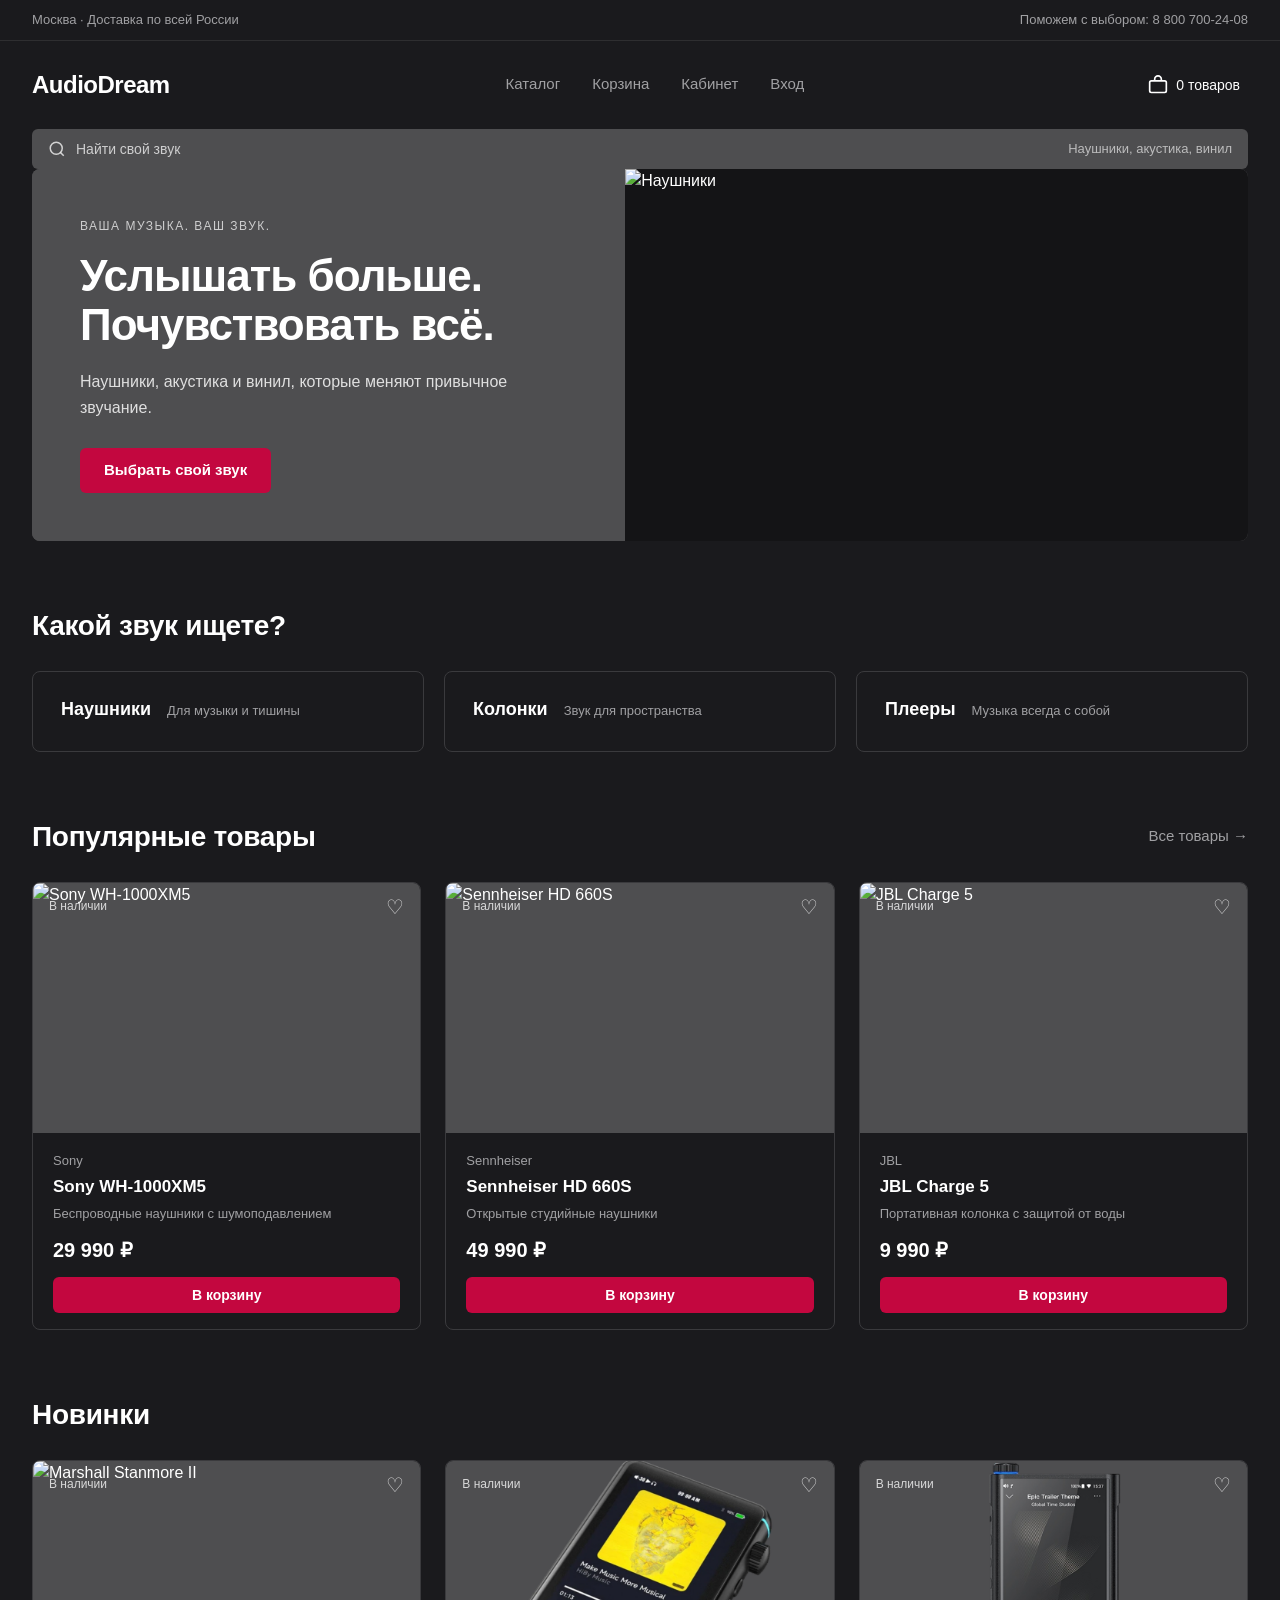
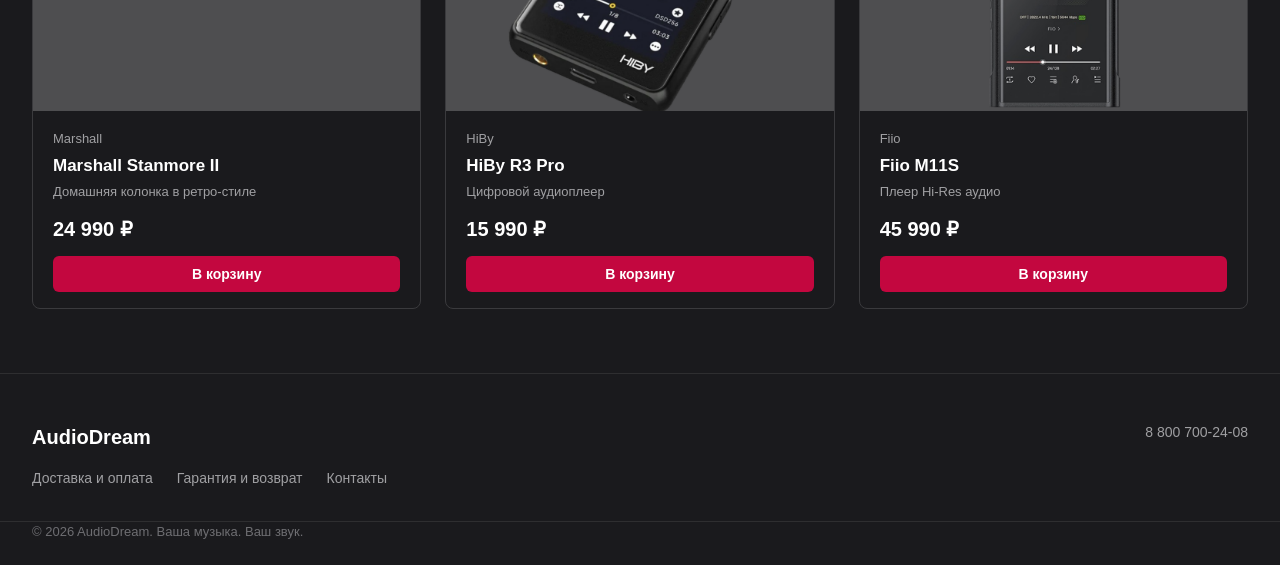
==== commit 8bc781b2: "audiodreamfunctional" ====
--- a/index.html
+++ b/index.html
@@ -7,197 +7,49 @@
   <link rel="stylesheet" href="css/style.css">
 </head>
 <body>
-
-  <div class="topbar">
-    <div class="container topbar__inner">
-      <span>Москва · Доставка по всей России</span>
-      <span>Поможем с выбором: 8 800 700-24-08</span>
-    </div>
-  </div>
-
-  <header class="header">
-    <div class="container header__inner">
-      <a href="index.html" class="logo">AudioDream</a>
-      <nav class="nav">
-        <a href="catalog.html">Каталог</a>
-        <a href="cart.html">Корзина</a>
-        <a href="profile.html">Кабинет</a>
-        <a href="auth.html">Вход</a>
-      </nav>
-      <div class="header__right">
-        <button class="header__cart">
-          <svg width="20" height="20" viewBox="0 0 24 24" fill="none" stroke="currentColor" stroke-width="2"><rect x="2" y="7" width="20" height="14" rx="2"/><path d="M16 7V5a4 4 0 0 0-8 0v2"/></svg>
-          <span class="header__cart-count">0 товаров</span>
-        </button>
-      </div>
-      <button class="header__burger" type="button" aria-label="Открыть меню" aria-expanded="false">
-        <span></span><span></span><span></span>
-      </button>
-    </div>
-  </header>
-  <nav class="mobile-nav">
-    <div class="mobile-nav__inner">
-      <a href="catalog.html">Каталог</a>
-      <a href="cart.html">Корзина</a>
-      <a href="profile.html">Кабинет</a>
-      <a href="auth.html">Вход</a>
-    </div>
-  </nav>
-
-  <div class="searchbar">
-    <div class="container">
-      <div class="search">
-        <svg class="search__icon" width="18" height="18" viewBox="0 0 24 24" fill="none" stroke="currentColor" stroke-width="2"><circle cx="11" cy="11" r="8"/><path d="m21 21-4.35-4.35"/></svg>
-        <input type="text" class="search__input" placeholder="Найти свой звук">
-        <span class="search__hint">Наушники, колонки, плееры</span>
-      </div>
-    </div>
-  </div>
+  <!-- Шапка -->
+  <div class="topbar"><div class="container topbar__inner"><span>Москва · Доставка по всей России</span><span>Поможем с выбором: 8 800 700-24-08</span></div></div>
+  <header class="header"><div class="container header__inner"><a href="index.html" class="logo">AudioDream</a><nav class="nav"><a href="catalog.html">Каталог</a><a href="cart.html">Корзина</a><a href="profile.html">Кабинет</a><a href="auth.html">Вход</a></nav><div class="header__right"><button class="header__cart"><svg width="20" height="20" viewBox="0 0 24 24" fill="none" stroke="currentColor" stroke-width="2"><rect x="2" y="7" width="20" height="14" rx="2"/><path d="M16 7V5a4 4 0 0 0-8 0v2"/></svg><span class="header__cart-count">0 товаров</span></button></div><button class="header__burger"><span></span><span></span><span></span></button></div></header>
+  <nav class="mobile-nav"><div class="mobile-nav__inner"><a href="catalog.html">Каталог</a><a href="cart.html">Корзина</a><a href="profile.html">Кабинет</a><a href="auth.html">Вход</a></div></nav>
+  <div class="searchbar"><div class="container"><div class="search"><svg class="search__icon" width="18" height="18" viewBox="0 0 24 24" fill="none" stroke="currentColor" stroke-width="2"><circle cx="11" cy="11" r="8"/><path d="m21 21-4.35-4.35"/></svg><input type="text" class="search__input" placeholder="Найти свой звук"><span class="search__hint">Наушники, акустика, винил</span></div></div></div>
 
   <main class="container main">
-
     <section class="hero">
       <div class="hero__content">
         <div class="hero__subtitle">ВАША МУЗЫКА. ВАШ ЗВУК.</div>
         <h1 class="hero__title">Услышать больше.<br>Почувствовать всё.</h1>
-        <p class="hero__desc">Наушники, колонки, плееры и усилители, которые меняют привычное звучание. Найдите своё в AudioDream.</p>
+        <p class="hero__desc">Наушники, акустика и винил, которые меняют привычное звучание.</p>
         <a href="catalog.html" class="btn btn--primary">Выбрать свой звук</a>
-        <p class="hero__note">Sony WH-1000XM5 · 29 990 ₽</p>
       </div>
-      <div class="hero__image">
-        <img src="assets/img/hero.png" alt="">
-      </div>
+      <div class="hero__image"><img src="assets/img/hero.png" alt="Наушники"></div>
     </section>
 
     <section class="section">
       <h2 class="section__title">Какой звук ищете?</h2>
       <div class="categories">
-        <a href="catalog.html?category=1" class="category-card">
-          <div class="category-card__left">
-            <svg class="category-card__icon" width="28" height="28" viewBox="0 0 24 24" fill="none" stroke="currentColor" stroke-width="1.5"><path d="M3 18v-6a9 9 0 0 1 18 0v6"/><path d="M21 19a2 2 0 0 1-2 2h-1a2 2 0 0 1-2-2v-3a2 2 0 0 1 2-2h3zM3 19a2 2 0 0 0 2 2h1a2 2 0 0 0 2-2v-3a2 2 0 0 0-2-2H3z"/></svg>
-            <div>
-              <h3>Наушники</h3>
-              <p>Для музыки, работы и тишины</p>
-            </div>
-          </div>
-          <svg class="category-card__arrow" width="20" height="20" viewBox="0 0 24 24" fill="none" stroke="currentColor" stroke-width="2"><path d="M7 17L17 7M17 7H7M17 7v10"/></svg>
-        </a>
-        <a href="catalog.html?category=2" class="category-card">
-          <div class="category-card__left">
-            <svg class="category-card__icon" width="28" height="28" viewBox="0 0 24 24" fill="none" stroke="currentColor" stroke-width="1.5"><rect x="4" y="2" width="16" height="20" rx="2"/><circle cx="12" cy="14" r="4"/><line x1="12" y1="6" x2="12" y2="6.01"/></svg>
-            <div>
-              <h3>Колонки</h3>
-              <p>Большой звук для любого пространства</p>
-            </div>
-          </div>
-          <svg class="category-card__arrow" width="20" height="20" viewBox="0 0 24 24" fill="none" stroke="currentColor" stroke-width="2"><path d="M7 17L17 7M17 7H7M17 7v10"/></svg>
-        </a>
-        <a href="catalog.html?category=3" class="category-card">
-          <div class="category-card__left">
-            <svg class="category-card__icon" width="28" height="28" viewBox="0 0 24 24" fill="none" stroke="currentColor" stroke-width="1.5"><circle cx="12" cy="12" r="10"/><circle cx="12" cy="12" r="3"/><circle cx="12" cy="12" r="1"/></svg>
-            <div>
-              <h3>Плееры</h3>
-              <p>Музыка всегда с собой</p>
-            </div>
-          </div>
-          <svg class="category-card__arrow" width="20" height="20" viewBox="0 0 24 24" fill="none" stroke="currentColor" stroke-width="2"><path d="M7 17L17 7M17 7H7M17 7v10"/></svg>
-        </a>
-        <a href="catalog.html?category=4" class="category-card">
-          <div class="category-card__left">
-            <svg class="category-card__icon" width="28" height="28" viewBox="0 0 24 24" fill="none" stroke="currentColor" stroke-width="1.5"><rect x="3" y="7" width="18" height="10" rx="2"/><circle cx="7" cy="12" r="1.5"/><circle cx="12" cy="12" r="1.5"/><circle cx="17" cy="12" r="1.5"/></svg>
-            <div>
-              <h3>Усилители</h3>
-              <p>Мощь и чистота звука</p>
-            </div>
-          </div>
-          <svg class="category-card__arrow" width="20" height="20" viewBox="0 0 24 24" fill="none" stroke="currentColor" stroke-width="2"><path d="M7 17L17 7M17 7H7M17 7v10"/></svg>
-        </a>
-        <a href="catalog.html?category=5" class="category-card">
-          <div class="category-card__left">
-            <svg class="category-card__icon" width="28" height="28" viewBox="0 0 24 24" fill="none" stroke="currentColor" stroke-width="1.5"><path d="M4 12a8 8 0 0 1 16 0"/><path d="M4 12v6a2 2 0 0 0 2 2h1a2 2 0 0 0 2-2v-2a2 2 0 0 0-2-2H4z"/><path d="M20 12v6a2 2 0 0 1-2 2h-1a2 2 0 0 1-2-2v-2a2 2 0 0 1 2-2h3z"/></svg>
-            <div>
-              <h3>Аксессуары</h3>
-              <p>Всё для вашей аудиосистемы</p>
-            </div>
-          </div>
-          <svg class="category-card__arrow" width="20" height="20" viewBox="0 0 24 24" fill="none" stroke="currentColor" stroke-width="2"><path d="M7 17L17 7M17 7H7M17 7v10"/></svg>
-        </a>
+        <a href="catalog.html?category=1" class="category-card"><div class="category-card__left"><h3>Наушники</h3><p>Для музыки и тишины</p></div></a>
+        <a href="catalog.html?category=2" class="category-card"><div class="category-card__left"><h3>Колонки</h3><p>Звук для пространства</p></div></a>
+        <a href="catalog.html?category=3" class="category-card"><div class="category-card__left"><h3>Плееры</h3><p>Музыка всегда с собой</p></div></a>
       </div>
     </section>
 
     <section class="section">
-      <div class="section__header">
-        <h2 class="section__title">Выбор слушателей</h2>
-        <a href="catalog.html" class="section__link">Все товары →</a>
-      </div>
+      <div class="section__header"><h2 class="section__title">Популярные товары</h2><a href="catalog.html" class="section__link">Все товары →</a></div>
       <div class="products" id="featuredProducts"></div>
     </section>
-
+    
     <section class="section">
-      <div class="section__header">
-        <h2 class="section__title">Новинки</h2>
-        <a href="catalog.html?sort=name" class="section__link">Смотреть каталог →</a>
-      </div>
+      <div class="section__header"><h2 class="section__title">Новинки</h2></div>
       <div class="products" id="newProducts"></div>
     </section>
-
-    <section class="features">
-      <div class="feature">
-        <svg class="feature__icon" width="28" height="28" viewBox="0 0 24 24" fill="none" stroke="currentColor" stroke-width="1.5"><rect x="1" y="3" width="15" height="13" rx="2"/><path d="M16 8h4l3 3v5h-7V8z"/><circle cx="5.5" cy="18.5" r="2.5"/><circle cx="18.5" cy="18.5" r="2.5"/></svg>
-        <div>
-          <h3>Бережная доставка</h3>
-          <p>По Москве — от 1 дня. По России — от 3 дней.</p>
-        </div>
-      </div>
-      <div class="feature">
-        <svg class="feature__icon" width="28" height="28" viewBox="0 0 24 24" fill="none" stroke="currentColor" stroke-width="1.5"><path d="M12 22s8-4 8-10V5l-8-3-8 3v7c0 6 8 10 8 10z"/><path d="m9 12 2 2 4-4"/></svg>
-        <div>
-          <h3>Официальная гарантия</h3>
-          <p>Только оригинальная техника и поддержка после покупки.</p>
-        </div>
-      </div>
-      <div class="feature">
-        <svg class="feature__icon" width="28" height="28" viewBox="0 0 24 24" fill="none" stroke="currentColor" stroke-width="1.5"><path d="M3 18v-6a9 9 0 0 1 18 0v6"/><path d="M21 19a2 2 0 0 1-2 2h-1a2 2 0 0 1-2-2v-3a2 2 0 0 1 2-2h3zM3 19a2 2 0 0 0 2 2h1a2 2 0 0 0 2-2v-3a2 2 0 0 0-2-2H3z"/></svg>
-        <div>
-          <h3>Помогаем выбрать</h3>
-          <p>Объясним разницу и подберём звук под вашу музыку.</p>
-        </div>
-      </div>
-    </section>
-
-    <section class="section cta">
-      <div class="cta__content">
-        <h2 class="cta__title">Хороший звук начинается с выбора</h2>
-        <p class="cta__desc">Расскажите, что слушаете. Мы поможем найти технику, которую захочется включать каждый день.</p>
-      </div>
-      <button class="btn btn--outline">Помощь с выбором</button>
-    </section>
-
   </main>
 
-  <footer class="footer">
-    <div class="container footer__inner">
-      <div class="footer__left">
-        <div class="footer__logo">AudioDream</div>
-        <div class="footer__links">
-          <a href="#">Доставка и оплата</a>
-          <a href="#">Гарантия и возврат</a>
-          <a href="#">Контакты</a>
-        </div>
-      </div>
-      <div class="footer__right">
-        <div class="footer__phone">8 800 700-24-08</div>
-      </div>
-    </div>
-    <div class="container footer__bottom">
-      <span>© 2026 AudioDream. Ваша музыка. Ваш звук.</span>
-    </div>
-  </footer>
+  <div id="toastContainer" class="toast-container"></div>
+  <footer class="footer"><div class="container footer__inner"><div class="footer__left"><div class="footer__logo">AudioDream</div><div class="footer__links"><a href="#">Доставка и оплата</a><a href="#">Гарантия и возврат</a><a href="#">Контакты</a></div></div><div class="footer__right"><div class="footer__phone">8 800 700-24-08</div></div></div><div class="container footer__bottom"><span>© 2026 AudioDream. Ваша музыка. Ваш звук.</span></div></footer>
 
-  <div id="toastContainer" class="toast-container"></div>
   <script src="js/store.js"></script>
   <script src="js/auth.js"></script>
   <script src="js/app.js"></script>
   <script src="js/shop.js"></script>
 </body>
-</html>
+</html>
